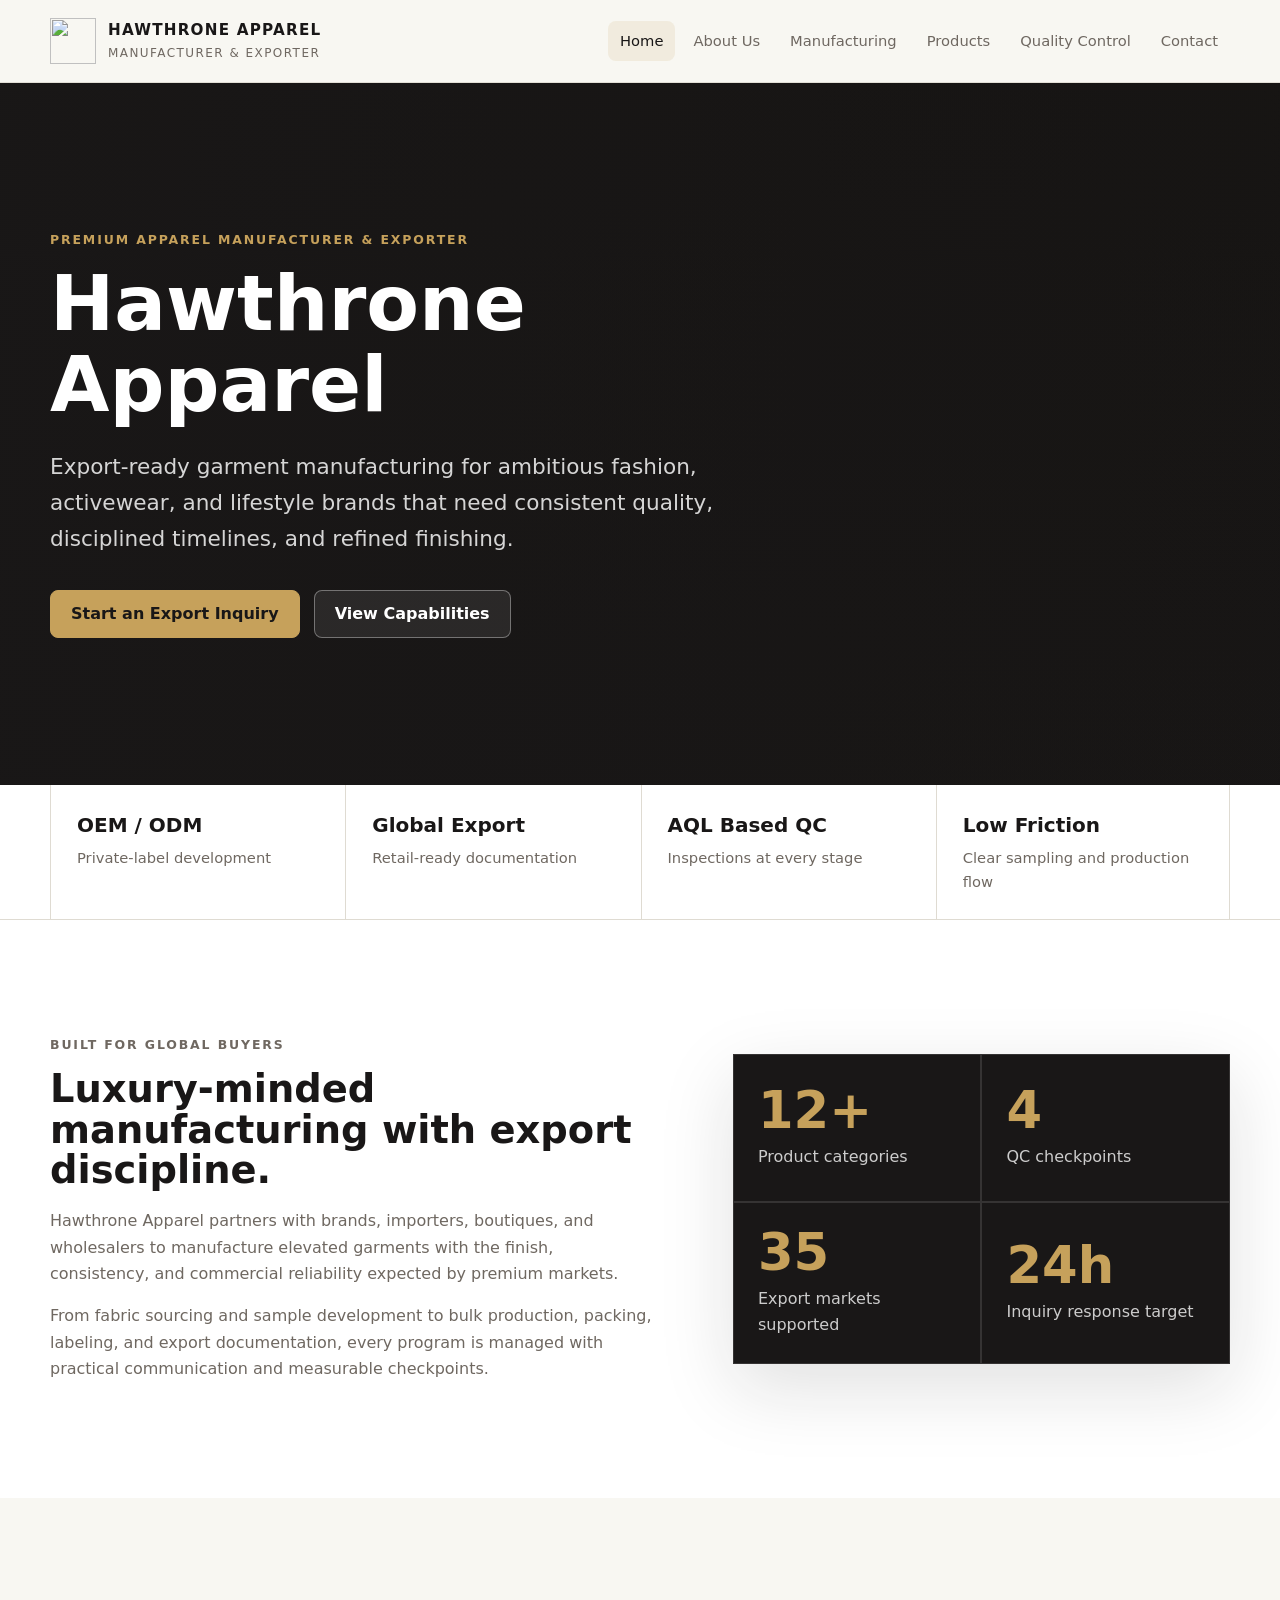
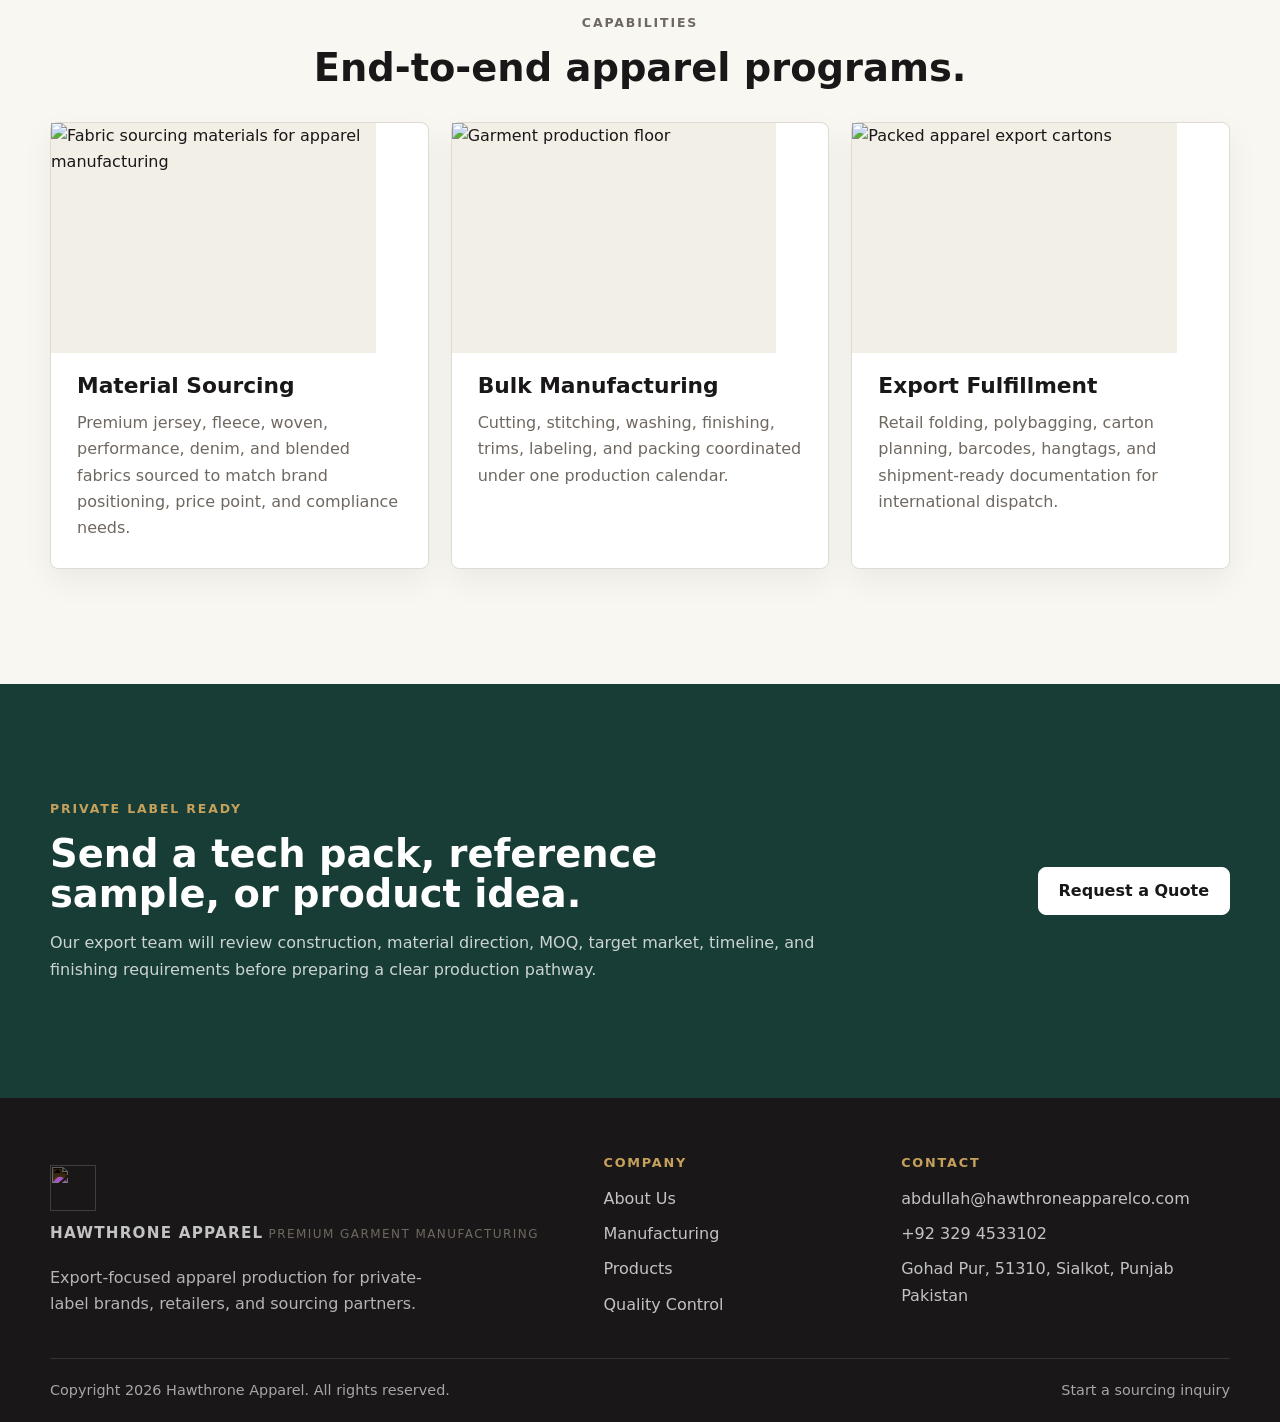
==== index.html @ ac0b8e18 "Initial website upload" ====
<!doctype html>
<html lang="en">
<head>
  <meta charset="utf-8">
  <meta name="viewport" content="width=device-width, initial-scale=1">
  <title>Hawthrone Apparel | Premium Apparel Manufacturer & Exporter</title>
  <meta name="description" content="Hawthrone Apparel is a premium apparel manufacturer and exporter producing private-label garments for fashion, activewear, and lifestyle brands worldwide.">
  <meta name="keywords" content="apparel manufacturer, garment exporter, private label clothing, premium apparel production, OEM apparel, ODM apparel">
  <meta name="robots" content="index, follow">
  <link rel="canonical" href="https://hawthrone-apparel.vercel.app/">
  <meta property="og:title" content="Hawthrone Apparel | Premium Apparel Manufacturer & Exporter">
  <meta property="og:description" content="Premium apparel manufacturing, sourcing, quality control, and export programs for global brands.">
  <meta property="og:type" content="website">
  <meta property="og:url" content="https://hawthrone-apparel.vercel.app/">
  <meta property="og:image" content="https://hawthrone-apparel.vercel.app/assets/hawthrone-logo.png">
  <meta name="twitter:card" content="summary_large_image">
  <meta name="theme-color" content="#191717">
  <link rel="icon" type="image/png" href="assets/hawthrone-logo.png">
  <link rel="apple-touch-icon" href="assets/hawthrone-logo.png">
  <link rel="stylesheet" href="styles.css?v=image-fit-2">
  <script type="application/ld+json">
    {
      "@context": "https://schema.org",
      "@type": "Organization",
      "name": "Hawthrone Apparel",
      "url": "https://hawthrone-apparel.vercel.app/",
      "description": "Premium apparel manufacturer and exporter for private-label fashion, activewear, and lifestyle brands.",
      "email": "abdullah@hawthroneapparelco.com",
      "telephone": "+923294533102",
      "address": {
        "@type": "PostalAddress",
        "streetAddress": "Gohad Pur",
        "postalCode": "51310",
        "addressLocality": "Sialkot",
        "addressRegion": "Punjab",
        "addressCountry": "Pakistan"
      },
      "contactPoint": {
        "@type": "ContactPoint",
        "contactType": "sales",
        "email": "abdullah@hawthroneapparelco.com",
        "telephone": "+923294533102",
        "availableLanguage": ["English"]
      }
    }
  </script>
</head>
<body>
  <a class="skip-link" href="#main">Skip to content</a>
  <header class="site-header" data-header>
    <div class="container header-inner">
      <a class="brand" href="index.html" aria-label="Hawthrone Apparel home">
        <span class="brand-mark"><img src="assets/hawthrone-logo.png" alt="" width="46" height="46"></span>
        <span class="brand-text">
          <strong>Hawthrone Apparel</strong>
          <small>Manufacturer &amp; Exporter</small>
        </span>
      </a>
      <button class="nav-toggle" type="button" aria-controls="site-nav" aria-expanded="false" data-nav-toggle>
        <span></span>
        <span></span>
        <span></span>
        <span class="sr-only">Menu</span>
      </button>
      <nav class="primary-nav" id="site-nav" aria-label="Primary navigation" data-nav>
        <a href="index.html">Home</a>
        <a href="about.html">About Us</a>
        <a href="manufacturing.html">Manufacturing</a>
        <a href="products.html">Products</a>
        <a href="quality-control.html">Quality Control</a>
        <a href="contact.html">Contact</a>
      </nav>
    </div>
  </header>

  <main id="main">
    <section class="hero hero-home">
      <div class="hero-media hero-photo" role="img" aria-label="Premium apparel production floor"></div>
      <div class="container hero-content">
        <p class="eyebrow">Premium Apparel Manufacturer &amp; Exporter</p>
        <h1>Hawthrone Apparel</h1>
        <p class="hero-copy">Export-ready garment manufacturing for ambitious fashion, activewear, and lifestyle brands that need consistent quality, disciplined timelines, and refined finishing.</p>
        <div class="hero-actions">
          <a class="btn btn-primary" href="contact.html">Start an Export Inquiry</a>
          <a class="btn btn-secondary" href="manufacturing.html">View Capabilities</a>
        </div>
      </div>
    </section>

    <section class="trust-strip" aria-label="Company highlights">
      <div class="container trust-grid">
        <div>
          <strong>OEM / ODM</strong>
          <span>Private-label development</span>
        </div>
        <div>
          <strong>Global Export</strong>
          <span>Retail-ready documentation</span>
        </div>
        <div>
          <strong>AQL Based QC</strong>
          <span>Inspections at every stage</span>
        </div>
        <div>
          <strong>Low Friction</strong>
          <span>Clear sampling and production flow</span>
        </div>
      </div>
    </section>

    <section class="section section-light">
      <div class="container split-layout">
        <div class="section-copy">
          <p class="eyebrow">Built For Global Buyers</p>
          <h2>Luxury-minded manufacturing with export discipline.</h2>
          <p>Hawthrone Apparel partners with brands, importers, boutiques, and wholesalers to manufacture elevated garments with the finish, consistency, and commercial reliability expected by premium markets.</p>
          <p>From fabric sourcing and sample development to bulk production, packing, labeling, and export documentation, every program is managed with practical communication and measurable checkpoints.</p>
        </div>
        <div class="stat-panel" aria-label="Manufacturing performance metrics">
          <div>
            <strong>12+</strong>
            <span>Product categories</span>
          </div>
          <div>
            <strong>4</strong>
            <span>QC checkpoints</span>
          </div>
          <div>
            <strong>35</strong>
            <span>Export markets supported</span>
          </div>
          <div>
            <strong>24h</strong>
            <span>Inquiry response target</span>
          </div>
        </div>
      </div>
    </section>

    <section class="section">
      <div class="container">
        <div class="section-heading">
          <p class="eyebrow">Capabilities</p>
          <h2>End-to-end apparel programs.</h2>
        </div>
        <div class="feature-grid">
          <article class="feature-card">
            <img class="mini-placeholder site-image" src="assets/website/fabric-sourcing.webp" alt="Fabric sourcing materials for apparel manufacturing" width="1600" height="1195" loading="eager" decoding="async">
            <h3>Material Sourcing</h3>
            <p>Premium jersey, fleece, woven, performance, denim, and blended fabrics sourced to match brand positioning, price point, and compliance needs.</p>
          </article>
          <article class="feature-card">
            <img class="mini-placeholder site-image" src="assets/website/production-floor.webp" alt="Garment production floor" width="1200" height="969" loading="eager" decoding="async">
            <h3>Bulk Manufacturing</h3>
            <p>Cutting, stitching, washing, finishing, trims, labeling, and packing coordinated under one production calendar.</p>
          </article>
          <article class="feature-card">
            <img class="mini-placeholder site-image" src="assets/website/export-packing.webp" alt="Packed apparel export cartons" width="1200" height="998" loading="eager" decoding="async">
            <h3>Export Fulfillment</h3>
            <p>Retail folding, polybagging, carton planning, barcodes, hangtags, and shipment-ready documentation for international dispatch.</p>
          </article>
        </div>
      </div>
    </section>

    <section class="section section-accent">
      <div class="container cta-band">
        <div>
          <p class="eyebrow">Private Label Ready</p>
          <h2>Send a tech pack, reference sample, or product idea.</h2>
          <p>Our export team will review construction, material direction, MOQ, target market, timeline, and finishing requirements before preparing a clear production pathway.</p>
        </div>
        <a class="btn btn-light" href="contact.html">Request a Quote</a>
      </div>
    </section>
  </main>

  <footer class="site-footer">
    <div class="container footer-grid">
      <div>
        <a class="brand footer-brand" href="index.html">
          <span class="brand-mark"><img src="assets/hawthrone-logo.png" alt="" width="46" height="46"></span>
          <span class="brand-text">
            <strong>Hawthrone Apparel</strong>
            <small>Premium garment manufacturing</small>
          </span>
        </a>
        <p>Export-focused apparel production for private-label brands, retailers, and sourcing partners.</p>
      </div>
      <div>
        <h2>Company</h2>
        <a href="about.html">About Us</a>
        <a href="manufacturing.html">Manufacturing</a>
        <a href="products.html">Products</a>
        <a href="quality-control.html">Quality Control</a>
      </div>
      <div>
        <h2>Contact</h2>
        <a href="mailto:abdullah@hawthroneapparelco.com">abdullah@hawthroneapparelco.com</a>
        <a href="tel:+923294533102">+92 329 4533102</a>
        <span>Gohad Pur, 51310, Sialkot, Punjab Pakistan</span>
      </div>
    </div>
    <div class="container footer-bottom">
      <span>Copyright <span data-year></span> Hawthrone Apparel. All rights reserved.</span>
      <a href="contact.html">Start a sourcing inquiry</a>
    </div>
  </footer>

  <script src="script.js" defer></script>
</body>
</html>
---- styles.css ----
:root {
  --ink: #191717;
  --charcoal: #242120;
  --paper: #f8f7f2;
  --surface: #ffffff;
  --line: #dfdbd2;
  --muted: #6f6861;
  --champagne: #c6a15b;
  --champagne-dark: #96723d;
  --oxblood: #6f1d2f;
  --forest: #173d36;
  --steel: #50636f;
  --shadow: 0 24px 70px rgba(25, 23, 23, 0.13);
  --radius: 8px;
  --max-width: 1180px;
  --font-sans: Manrope, Inter, ui-sans-serif, system-ui, -apple-system, BlinkMacSystemFont, "Segoe UI", sans-serif;
}

* {
  box-sizing: border-box;
}

html {
  scroll-behavior: smooth;
  overflow-x: clip;
}

body {
  margin: 0;
  color: var(--ink);
  background: var(--paper);
  font-family: var(--font-sans);
  font-weight: 400;
  font-size: 16px;
  line-height: 1.65;
  text-rendering: optimizeLegibility;
  overflow-x: clip;
}

body.nav-open {
  overflow: hidden;
}

img,
svg {
  max-width: 100%;
  display: block;
}

a {
  color: inherit;
  text-decoration: none;
}

p {
  margin: 0;
}

h1,
h2,
h3,
.hero-title,
.page-title,
.section-heading h2,
.stat-number,
.about-quote {
  margin: 0;
  color: inherit;
  font-family: var(--font-sans);
  font-weight: 600;
  letter-spacing: 0;
  line-height: 1.05;
}

h1 {
  font-size: clamp(3rem, 6vw, 6.6rem);
  font-weight: 700;
}

h2 {
  font-size: clamp(2rem, 3vw, 3.5rem);
  font-weight: 600;
}

h3 {
  font-size: 1.3rem;
  font-weight: 600;
}

button,
input,
select,
textarea {
  font: inherit;
}

.container {
  width: min(100% - 40px, var(--max-width));
  margin-inline: auto;
}

.skip-link {
  position: absolute;
  top: 12px;
  left: 12px;
  z-index: 100;
  transform: translateY(-140%);
  padding: 10px 14px;
  background: var(--surface);
  color: var(--ink);
  border: 1px solid var(--line);
  border-radius: var(--radius);
  transition: transform 160ms ease;
}

.skip-link:focus {
  transform: translateY(0);
}

.sr-only {
  position: absolute;
  width: 1px;
  height: 1px;
  padding: 0;
  margin: -1px;
  overflow: hidden;
  clip: rect(0, 0, 0, 0);
  white-space: nowrap;
  border: 0;
}

.site-header {
  position: sticky;
  top: 0;
  z-index: 50;
  background: rgba(248, 247, 242, 0.92);
  border-bottom: 1px solid rgba(223, 219, 210, 0.86);
  backdrop-filter: blur(16px);
  transition: box-shadow 180ms ease, background 180ms ease;
}

.site-header.is-scrolled {
  box-shadow: 0 10px 35px rgba(25, 23, 23, 0.09);
  background: rgba(255, 255, 255, 0.96);
}

.header-inner {
  min-height: 82px;
  display: flex;
  align-items: center;
  justify-content: space-between;
  gap: 28px;
}

.brand {
  display: inline-flex;
  align-items: center;
  gap: 12px;
  min-width: max-content;
}

.brand-mark {
  width: 46px;
  height: 46px;
  display: grid;
  place-items: center;
  padding: 0;
  border: 0;
  background: transparent;
}

.brand-mark img {
  width: 100%;
  height: 100%;
  object-fit: contain;
}

.brand-text {
  display: grid;
  gap: 1px;
}

.brand-text strong {
  font-size: 0.95rem;
  text-transform: uppercase;
  letter-spacing: 0.08em;
}

.brand-text small {
  color: var(--muted);
  font-size: 0.75rem;
  text-transform: uppercase;
  letter-spacing: 0.12em;
}

.primary-nav {
  display: flex;
  align-items: center;
  justify-content: flex-end;
  gap: 6px;
  font-size: 0.92rem;
}

.primary-nav a {
  min-height: 40px;
  display: inline-flex;
  align-items: center;
  justify-content: center;
  padding: 8px 12px;
  color: var(--muted);
  border-radius: var(--radius);
  transition: color 160ms ease, background 160ms ease;
}

.primary-nav a:hover,
.primary-nav a:focus-visible,
.primary-nav a[aria-current="page"] {
  color: var(--ink);
  background: rgba(198, 161, 91, 0.14);
  outline: none;
}

.nav-toggle {
  width: 46px;
  height: 46px;
  display: none;
  align-items: center;
  justify-content: center;
  flex-direction: column;
  gap: 5px;
  border: 1px solid var(--line);
  background: var(--surface);
  border-radius: var(--radius);
  cursor: pointer;
}

.nav-toggle span:not(.sr-only) {
  width: 18px;
  height: 2px;
  background: var(--ink);
  transition: transform 180ms ease, opacity 180ms ease;
}

.nav-toggle[aria-expanded="true"] span:nth-child(1) {
  transform: translateY(7px) rotate(45deg);
}

.nav-toggle[aria-expanded="true"] span:nth-child(2) {
  opacity: 0;
}

.nav-toggle[aria-expanded="true"] span:nth-child(3) {
  transform: translateY(-7px) rotate(-45deg);
}

.hero {
  position: relative;
  min-height: clamp(560px, 78svh, 760px);
  display: grid;
  align-items: center;
  overflow: hidden;
  color: var(--surface);
  background: var(--ink);
}

.hero-media {
  position: absolute;
  inset: 0;
  min-height: 100%;
  opacity: 0.92;
}

.hero-photo {
  background: #151311 url("assets/website/production-floor.webp") right center / contain no-repeat;
}

.hero-media::after {
  content: "";
  position: absolute;
  inset: 0;
  background:
    linear-gradient(90deg, rgba(25, 23, 23, 0.92), rgba(25, 23, 23, 0.62) 46%, rgba(25, 23, 23, 0.24)),
    linear-gradient(180deg, rgba(25, 23, 23, 0.18), rgba(25, 23, 23, 0.58));
}

.hero-media span {
  position: absolute;
  right: max(24px, 7vw);
  bottom: 28px;
  z-index: 1;
  color: rgba(255, 255, 255, 0.7);
}

.hero-content {
  position: relative;
  z-index: 1;
  padding-block: 96px;
}

.hero-content > * {
  max-width: 760px;
}

.hero-copy {
  margin-top: 24px;
  max-width: 670px;
  color: rgba(255, 255, 255, 0.82);
  font-size: clamp(1.05rem, 1.8vw, 1.35rem);
}

.hero-actions {
  margin-top: 34px;
  display: flex;
  flex-wrap: wrap;
  gap: 14px;
}

.eyebrow {
  margin-bottom: 14px;
  color: var(--champagne-dark);
  font-size: 0.78rem;
  font-weight: 700;
  letter-spacing: 0.15em;
  text-transform: uppercase;
}

.hero .eyebrow,
.section-dark .eyebrow,
.section-accent .eyebrow {
  color: var(--champagne);
}

.btn {
  min-height: 48px;
  display: inline-flex;
  align-items: center;
  justify-content: center;
  padding: 12px 20px;
  border: 1px solid transparent;
  border-radius: var(--radius);
  font-weight: 700;
  line-height: 1;
  transition: transform 160ms ease, border-color 160ms ease, background 160ms ease, color 160ms ease;
}

.btn:hover,
.btn:focus-visible {
  transform: translateY(-1px);
  outline: none;
}

.btn-primary {
  background: var(--champagne);
  color: var(--ink);
  border-color: var(--champagne);
}

.btn-primary:hover,
.btn-primary:focus-visible {
  background: #d2b170;
}

.btn-secondary {
  background: rgba(255, 255, 255, 0.08);
  color: var(--surface);
  border-color: rgba(255, 255, 255, 0.35);
}

.btn-secondary:hover,
.btn-secondary:focus-visible {
  background: rgba(255, 255, 255, 0.16);
}

.btn-light {
  background: var(--surface);
  color: var(--ink);
  border-color: var(--surface);
}

.text-link {
  display: inline-flex;
  margin-top: 22px;
  color: var(--oxblood);
  font-weight: 800;
  border-bottom: 1px solid currentColor;
}

.trust-strip {
  background: var(--surface);
  border-bottom: 1px solid var(--line);
}

.trust-grid {
  display: grid;
  grid-template-columns: repeat(4, 1fr);
  gap: 1px;
}

.trust-grid div {
  padding: 24px 26px;
  border-left: 1px solid var(--line);
}

.trust-grid div:last-child {
  border-right: 1px solid var(--line);
}

.trust-grid strong,
.trust-grid span {
  display: block;
}

.trust-grid strong {
  font-family: var(--font-sans);
  font-size: 1.25rem;
  font-weight: 600;
  letter-spacing: 0;
}

.trust-grid span {
  margin-top: 4px;
  color: var(--muted);
  font-size: 0.92rem;
}

.section {
  padding-block: clamp(72px, 9vw, 120px);
}

.section-light {
  background: var(--surface);
}

.section-dark {
  background: var(--charcoal);
  color: var(--surface);
}

.section-accent {
  background: var(--forest);
  color: var(--surface);
}

.split-layout,
.page-hero-grid,
.process-layout,
.media-band,
.inspection-layout,
.services-grid,
.contact-layout,
.certification-band {
  display: grid;
  grid-template-columns: minmax(0, 1fr) minmax(320px, 0.82fr);
  gap: clamp(34px, 6vw, 78px);
  align-items: center;
}

.section-copy p + p {
  margin-top: 16px;
}

.section-copy h2 + p,
.section-heading h2 + p {
  margin-top: 18px;
}

.section-copy p,
.section-heading p,
.feature-card p,
.product-card p,
.capability-grid p,
.process-list span,
.contact-block span,
.footer-grid p,
.footer-grid span,
.page-hero p {
  color: var(--muted);
}

.section-dark .section-copy p,
.section-dark .section-heading p,
.section-dark .feature-card p,
.section-dark .page-hero p,
.section-dark .process-list span,
.section-dark .certification-band p,
.section-accent p {
  color: rgba(255, 255, 255, 0.78);
}

.section-heading {
  max-width: 720px;
  margin-bottom: 34px;
  text-align: center;
  margin-inline: auto;
}

.section-heading.left {
  margin-inline: 0;
  text-align: left;
}

.stat-panel {
  display: grid;
  grid-template-columns: repeat(2, 1fr);
  background: var(--ink);
  color: var(--surface);
  box-shadow: var(--shadow);
}

.stat-panel div {
  min-height: 148px;
  display: grid;
  align-content: center;
  padding: 24px;
  border: 1px solid rgba(255, 255, 255, 0.12);
}

.stat-panel strong {
  font-family: var(--font-sans);
  font-size: clamp(2.3rem, 4vw, 4rem);
  font-weight: 700;
  letter-spacing: 0;
  line-height: 1;
  color: var(--champagne);
}

.stat-panel span {
  margin-top: 8px;
  color: rgba(255, 255, 255, 0.78);
}

.feature-grid,
.value-grid,
.qc-grid,
.product-grid,
.capability-grid {
  display: grid;
  gap: 22px;
}

.feature-grid,
.value-grid,
.qc-grid {
  grid-template-columns: repeat(3, 1fr);
}

.product-grid {
  grid-template-columns: repeat(3, 1fr);
}

.capability-grid {
  grid-template-columns: repeat(4, 1fr);
}

.feature-card,
.product-card,
.capability-grid article,
.contact-form,
.contact-block {
  background: var(--surface);
  border: 1px solid var(--line);
  border-radius: var(--radius);
  box-shadow: 0 12px 32px rgba(25, 23, 23, 0.06);
}

.feature-card,
.capability-grid article {
  padding: 26px;
}

.feature-card h3,
.feature-card h2,
.product-card h2,
.capability-grid h2,
.contact-block h2 {
  margin-top: 16px;
  font-size: clamp(1.25rem, 1.7vw, 1.65rem);
}

.feature-card p,
.product-card p,
.capability-grid p {
  margin-top: 12px;
}

.section-dark .feature-card {
  background: rgba(255, 255, 255, 0.06);
  border-color: rgba(255, 255, 255, 0.14);
}

.capability-grid article span,
.card-number {
  display: inline-flex;
  align-items: center;
  justify-content: center;
  width: 42px;
  height: 42px;
  background: rgba(111, 29, 47, 0.1);
  color: var(--oxblood);
  border-radius: 50%;
  font-weight: 800;
}

.product-card {
  overflow: hidden;
}

.product-image {
  width: 100%;
  aspect-ratio: 3 / 2;
  height: auto;
  object-fit: cover;
  background: #ebe8df;
}

.site-image {
  display: block;
  width: 100%;
  object-fit: contain;
  background: #f2efe7;
}

.mini-placeholder.site-image {
  display: block;
  width: calc(100% + 52px);
  aspect-ratio: auto;
  height: clamp(178px, 18vw, 230px);
  min-height: 0;
}

.page-hero-visual.site-image {
  display: block;
  aspect-ratio: 3 / 2;
  height: auto;
  min-height: 0;
}

.wide-placeholder.site-image {
  display: block;
  aspect-ratio: 3 / 2;
  height: auto;
  min-height: 0;
}

.product-card h2,
.product-card p {
  padding-inline: 22px;
}

.product-card h2 {
  margin-top: 22px;
}

.product-card p {
  padding-bottom: 24px;
}

.image-placeholder {
  position: relative;
  overflow: hidden;
  background:
    repeating-linear-gradient(90deg, rgba(255, 255, 255, 0.12) 0 1px, transparent 1px 18px),
    repeating-linear-gradient(0deg, rgba(255, 255, 255, 0.08) 0 1px, transparent 1px 18px),
    linear-gradient(135deg, #2f3833, #173d36 44%, #6f1d2f);
  color: rgba(255, 255, 255, 0.78);
}

.image-placeholder::before {
  content: "";
  position: absolute;
  inset: 18px;
  border: 1px solid rgba(255, 255, 255, 0.26);
  pointer-events: none;
}

.image-placeholder span {
  position: relative;
  z-index: 1;
  display: inline-flex;
  align-items: center;
  justify-content: center;
  padding: 7px 10px;
  border: 1px solid rgba(255, 255, 255, 0.26);
  background: rgba(25, 23, 23, 0.22);
  font-size: 0.8rem;
  font-weight: 800;
  letter-spacing: 0.1em;
  text-transform: uppercase;
  text-align: center;
}

.mini-placeholder,
.product-placeholder,
.page-hero-visual,
.wide-placeholder,
.map-placeholder {
  display: grid;
  place-items: center;
  min-height: 220px;
}

.mini-placeholder {
  min-height: 178px;
  margin: -26px -26px 22px;
}

.product-placeholder {
  aspect-ratio: 3 / 2;
  min-height: 0;
}

.page-hero {
  padding-block: clamp(70px, 10vw, 130px);
  background: var(--surface);
  border-bottom: 1px solid var(--line);
}

.page-hero h1 {
  font-size: clamp(2.5rem, 5vw, 5.4rem);
}

.page-hero p {
  margin-top: 22px;
  max-width: 690px;
  font-size: 1.08rem;
}

.page-hero-visual {
  min-height: clamp(300px, 42vw, 520px);
  box-shadow: var(--shadow);
}

.quote-panel {
  padding: 34px;
  background: var(--ink);
  color: var(--surface);
  border-radius: var(--radius);
  box-shadow: var(--shadow);
}

.quote-panel p {
  font-family: var(--font-sans);
  font-size: clamp(1.7rem, 3vw, 3rem);
  font-weight: 600;
  letter-spacing: 0;
  line-height: 1.12;
}

.quote-panel span {
  display: block;
  margin-top: 18px;
  color: var(--champagne);
  text-transform: uppercase;
  letter-spacing: 0.12em;
  font-size: 0.78rem;
  font-weight: 800;
}

.timeline {
  display: grid;
  gap: 38px;
}

.timeline-list {
  display: grid;
  grid-template-columns: repeat(4, 1fr);
  gap: 0;
  padding: 0;
  margin: 0;
  list-style: none;
  border: 1px solid rgba(255, 255, 255, 0.14);
}

.timeline-list li {
  padding: 28px;
  border-right: 1px solid rgba(255, 255, 255, 0.14);
}

.timeline-list li:last-child {
  border-right: 0;
}

.timeline-list span {
  color: var(--champagne);
  font-weight: 900;
}

.timeline-list h3 {
  margin-top: 20px;
  font-size: 1.25rem;
}

.timeline-list p {
  margin-top: 10px;
  color: rgba(255, 255, 255, 0.74);
}

.process-layout,
.inspection-layout {
  grid-template-columns: 0.86fr 1fr;
}

.process-list {
  display: grid;
  gap: 14px;
}

.process-list div {
  padding: 20px 22px;
  background: var(--surface);
  border-left: 4px solid var(--champagne);
  box-shadow: 0 10px 26px rgba(25, 23, 23, 0.06);
}

.process-list strong,
.process-list span {
  display: block;
}

.process-list span {
  margin-top: 6px;
}

.media-band {
  grid-template-columns: 1fr 0.78fr;
}

.wide-placeholder {
  min-height: clamp(280px, 38vw, 460px);
}

.check-list {
  padding: 0;
  margin: 22px 0 0;
  list-style: none;
  display: grid;
  gap: 12px;
}

.check-list li {
  position: relative;
  padding-left: 28px;
}

.check-list li::before {
  content: "";
  position: absolute;
  top: 0.68em;
  left: 0;
  width: 14px;
  height: 2px;
  background: var(--champagne);
}

.certification-band {
  grid-template-columns: 1fr 0.92fr;
}

.badge-row {
  display: grid;
  gap: 12px;
}

.badge-row span {
  min-height: 74px;
  display: grid;
  place-items: center;
  padding: 14px;
  border: 1px solid rgba(255, 255, 255, 0.16);
  color: rgba(255, 255, 255, 0.8);
  text-align: center;
  text-transform: uppercase;
  letter-spacing: 0.1em;
  font-size: 0.75rem;
  font-weight: 800;
}

.services-grid {
  grid-template-columns: 0.8fr 1fr;
}

.service-list {
  display: flex;
  flex-wrap: wrap;
  gap: 12px;
}

.service-list span {
  min-height: 42px;
  display: inline-flex;
  align-items: center;
  padding: 9px 13px;
  background: var(--surface);
  border: 1px solid var(--line);
  border-radius: var(--radius);
  font-weight: 700;
}

.cta-band {
  display: flex;
  align-items: center;
  justify-content: space-between;
  gap: 28px;
}

.cta-band div {
  max-width: 790px;
}

.cta-band p:last-child {
  margin-top: 16px;
}

.contact-layout {
  align-items: start;
  grid-template-columns: minmax(0, 1.05fr) minmax(300px, 0.65fr);
}

.contact-form {
  padding: clamp(24px, 4vw, 42px);
}

.form-header {
  margin-bottom: 26px;
}

.form-grid {
  display: grid;
  grid-template-columns: repeat(2, 1fr);
  gap: 18px;
}

label {
  display: grid;
  gap: 8px;
  color: var(--charcoal);
  font-weight: 800;
}

input,
select,
textarea {
  width: 100%;
  min-height: 48px;
  padding: 12px 14px;
  color: var(--ink);
  background: #fbfbf9;
  border: 1px solid var(--line);
  border-radius: var(--radius);
  transition: border-color 160ms ease, box-shadow 160ms ease;
}

textarea {
  resize: vertical;
  min-height: 160px;
}

input:focus,
select:focus,
textarea:focus {
  outline: none;
  border-color: var(--champagne);
  box-shadow: 0 0 0 4px rgba(198, 161, 91, 0.18);
}

label + label,
.form-grid + label {
  margin-top: 18px;
}

.honeypot {
  position: absolute;
  left: -9999px;
  width: 1px;
  height: 1px;
  opacity: 0;
}

.contact-form .btn {
  margin-top: 22px;
}

.form-status {
  min-height: 24px;
  margin-top: 14px;
  color: var(--forest);
  font-weight: 800;
}

.form-status.error {
  color: var(--oxblood);
}

.contact-aside {
  display: grid;
  gap: 18px;
}

.contact-block {
  padding: 24px;
}

.contact-block a,
.contact-block span {
  display: block;
  margin-top: 10px;
  overflow-wrap: anywhere;
}

.contact-block a {
  color: var(--oxblood);
  font-weight: 800;
}

.map-placeholder {
  min-height: 240px;
}

.site-footer {
  padding-top: 58px;
  background: var(--ink);
  color: var(--surface);
}

.footer-grid {
  display: grid;
  grid-template-columns: 1.4fr 0.7fr 0.9fr;
  gap: 42px;
  padding-bottom: 40px;
}

.footer-brand .brand-mark {
  background: transparent;
}

.footer-brand .brand-mark img {
  filter: invert(1);
}

.footer-grid p {
  max-width: 410px;
  margin-top: 18px;
  color: rgba(255, 255, 255, 0.68);
}

.footer-grid h2 {
  margin-bottom: 16px;
  font-family: var(--font-sans);
  font-size: 0.8rem;
  font-weight: 700;
  text-transform: uppercase;
  letter-spacing: 0.14em;
  color: var(--champagne);
}

.footer-grid a,
.footer-grid span {
  display: block;
  margin-top: 9px;
  color: rgba(255, 255, 255, 0.74);
  overflow-wrap: anywhere;
}

.footer-grid a:hover,
.footer-bottom a:hover {
  color: var(--champagne);
}

.footer-bottom {
  min-height: 64px;
  display: flex;
  align-items: center;
  justify-content: space-between;
  gap: 20px;
  padding-block: 18px;
  border-top: 1px solid rgba(255, 255, 255, 0.12);
  color: rgba(255, 255, 255, 0.62);
  font-size: 0.9rem;
}

.not-found {
  min-height: 100svh;
  display: grid;
  place-items: center;
  text-align: center;
  background: var(--surface);
}

.not-found p {
  margin-top: 16px;
  color: var(--muted);
}

.not-found-brand {
  justify-content: center;
  margin-bottom: 34px;
}

.not-found .btn {
  margin-top: 24px;
}

@media (max-width: 1040px) {
  .primary-nav {
    gap: 2px;
    font-size: 0.86rem;
  }

  .primary-nav a {
    padding-inline: 8px;
  }

  .feature-grid,
  .value-grid,
  .qc-grid,
  .product-grid {
    grid-template-columns: repeat(2, 1fr);
  }

  .capability-grid {
    grid-template-columns: repeat(2, 1fr);
  }

  .timeline-list {
    grid-template-columns: repeat(2, 1fr);
  }

  .timeline-list li:nth-child(2) {
    border-right: 0;
  }

  .timeline-list li:nth-child(-n+2) {
    border-bottom: 1px solid rgba(255, 255, 255, 0.14);
  }
}

@media (max-width: 840px) {
  body.nav-open {
    position: fixed;
    width: 100%;
  }

  .container {
    width: min(100% - 28px, var(--max-width));
  }

  .header-inner {
    min-height: 72px;
  }

  .brand-mark {
    width: 42px;
    height: 42px;
  }

  .brand-text strong {
    font-size: 0.86rem;
  }

  .brand-text small {
    font-size: 0.68rem;
  }

  .nav-toggle {
    display: inline-flex;
  }

  .primary-nav {
    position: fixed;
    top: 72px;
    left: 0;
    right: 0;
    bottom: 0;
    display: grid;
    align-content: start;
    justify-content: stretch;
    gap: 0;
    padding: 18px 14px 34px;
    background: rgba(248, 247, 242, 0.98);
    border-top: 1px solid var(--line);
    opacity: 0;
    visibility: hidden;
    pointer-events: none;
    transition: opacity 180ms ease, visibility 180ms ease;
  }

  .primary-nav.is-open {
    opacity: 1;
    visibility: visible;
    pointer-events: auto;
  }

  .primary-nav a {
    justify-content: flex-start;
    min-height: 52px;
    padding: 13px 10px;
    font-size: 1.02rem;
    border-bottom: 1px solid rgba(223, 219, 210, 0.74);
  }

  .hero {
    min-height: 76svh;
  }

  .hero-content {
    padding-block: 72px;
  }

  .hero-media span {
    right: 16px;
    bottom: 16px;
    max-width: 210px;
  }

  .trust-grid,
  .split-layout,
  .page-hero-grid,
  .process-layout,
  .media-band,
  .inspection-layout,
  .services-grid,
  .contact-layout,
  .certification-band {
    grid-template-columns: 1fr;
  }

  .trust-grid {
    grid-template-columns: repeat(2, 1fr);
  }

  .trust-grid div:nth-child(2n) {
    border-right: 1px solid var(--line);
  }

  .section {
    padding-block: 70px;
  }

  .page-hero {
    padding-block: 58px;
  }

  .cta-band {
    align-items: flex-start;
    flex-direction: column;
  }

  .footer-grid,
  .footer-bottom {
    grid-template-columns: 1fr;
  }

  .footer-bottom {
    align-items: flex-start;
    flex-direction: column;
  }
}

@media (max-width: 620px) {
  body {
    font-size: 15px;
  }

  h1 {
    font-size: clamp(2.6rem, 14vw, 4.1rem);
  }

  h2 {
    font-size: clamp(1.85rem, 9vw, 2.7rem);
  }

  .hero {
    min-height: 78svh;
  }

  .hero-actions,
  .hero-actions .btn,
  .cta-band .btn,
  .contact-form .btn {
    width: 100%;
  }

  .trust-grid,
  .feature-grid,
  .value-grid,
  .qc-grid,
  .product-grid,
  .capability-grid,
  .timeline-list,
  .form-grid {
    grid-template-columns: 1fr;
  }

  .trust-grid div,
  .trust-grid div:last-child,
  .trust-grid div:nth-child(2n) {
    border-inline: 1px solid var(--line);
  }

  .timeline-list li,
  .timeline-list li:nth-child(2),
  .timeline-list li:nth-child(-n+2) {
    border-right: 0;
    border-bottom: 1px solid rgba(255, 255, 255, 0.14);
  }

  .timeline-list li:last-child {
    border-bottom: 0;
  }

  .stat-panel {
    grid-template-columns: 1fr;
  }

  .mini-placeholder,
  .product-placeholder,
  .page-hero-visual,
  .wide-placeholder,
  .map-placeholder {
    min-height: 230px;
  }

  .product-placeholder {
    aspect-ratio: auto;
  }
}

@media (prefers-reduced-motion: reduce) {
  *,
  *::before,
  *::after {
    scroll-behavior: auto !important;
    transition-duration: 0.01ms !important;
    animation-duration: 0.01ms !important;
    animation-iteration-count: 1 !important;
  }
}
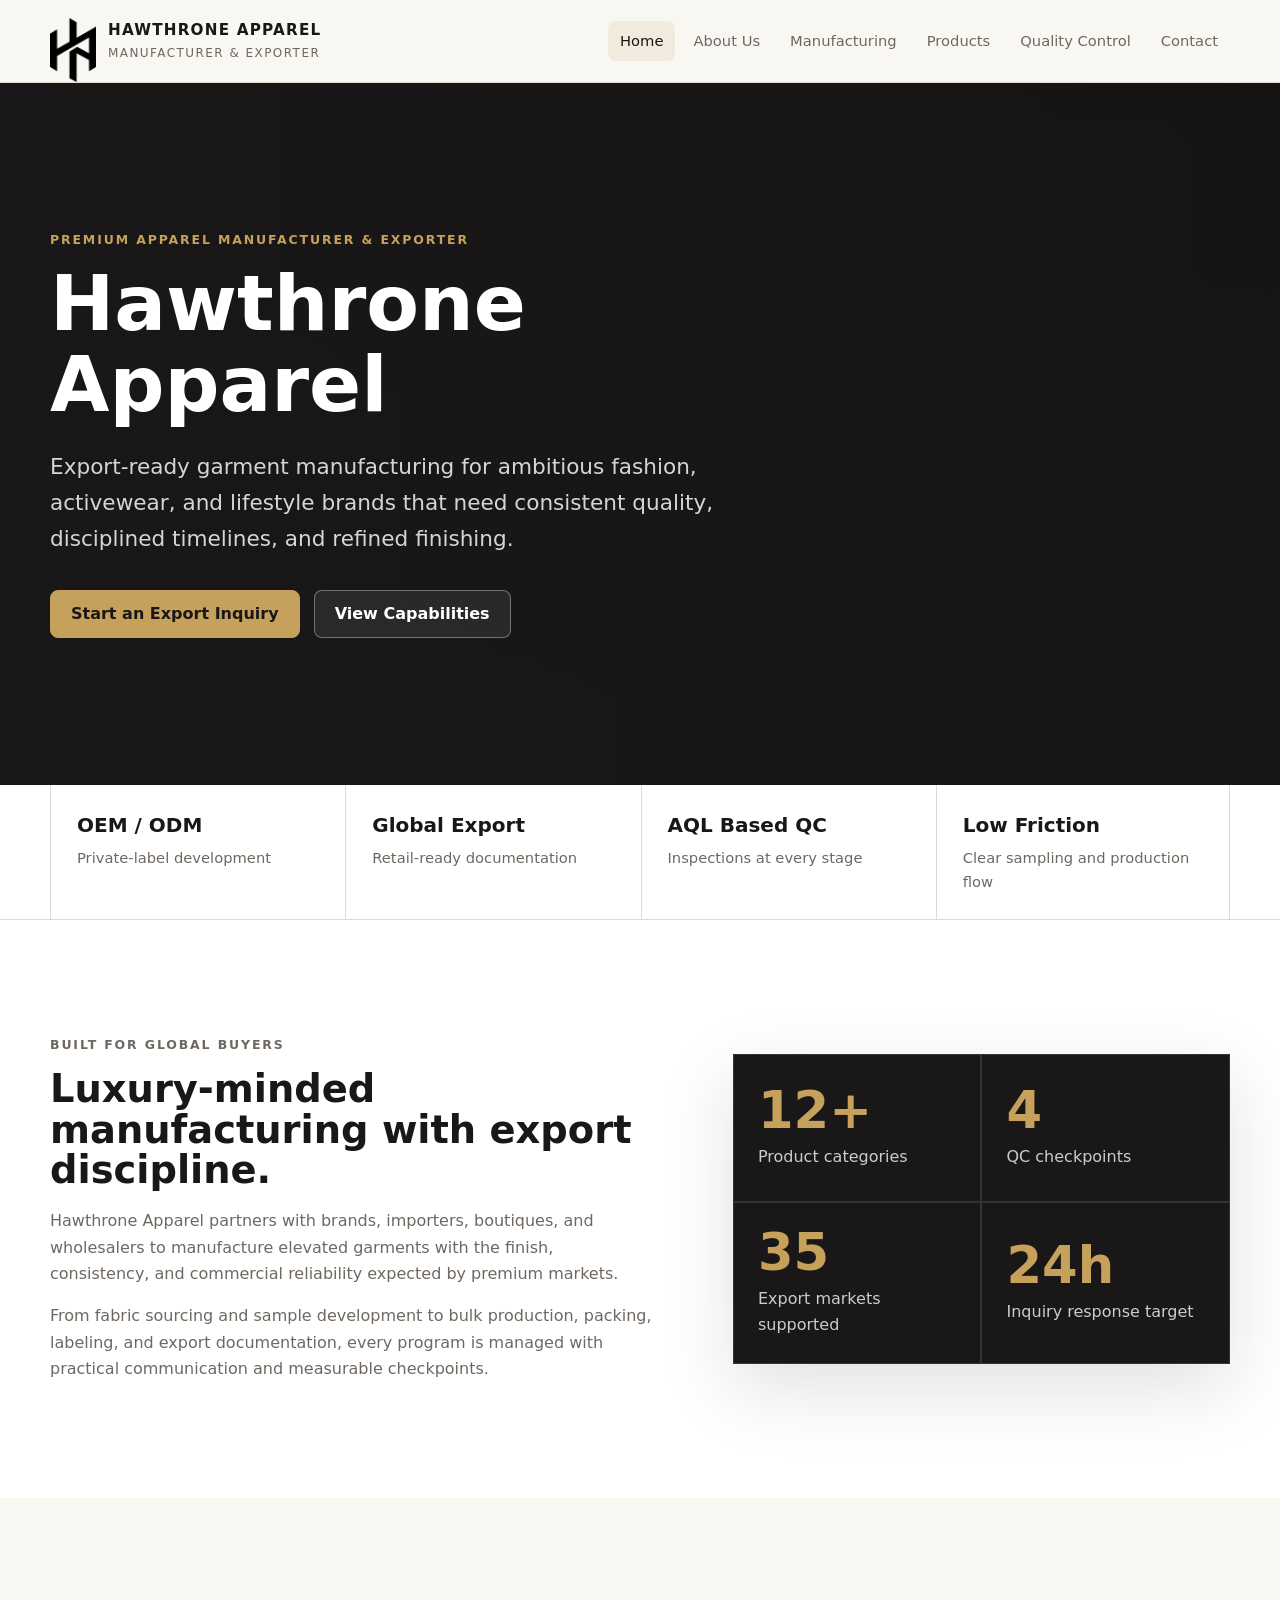
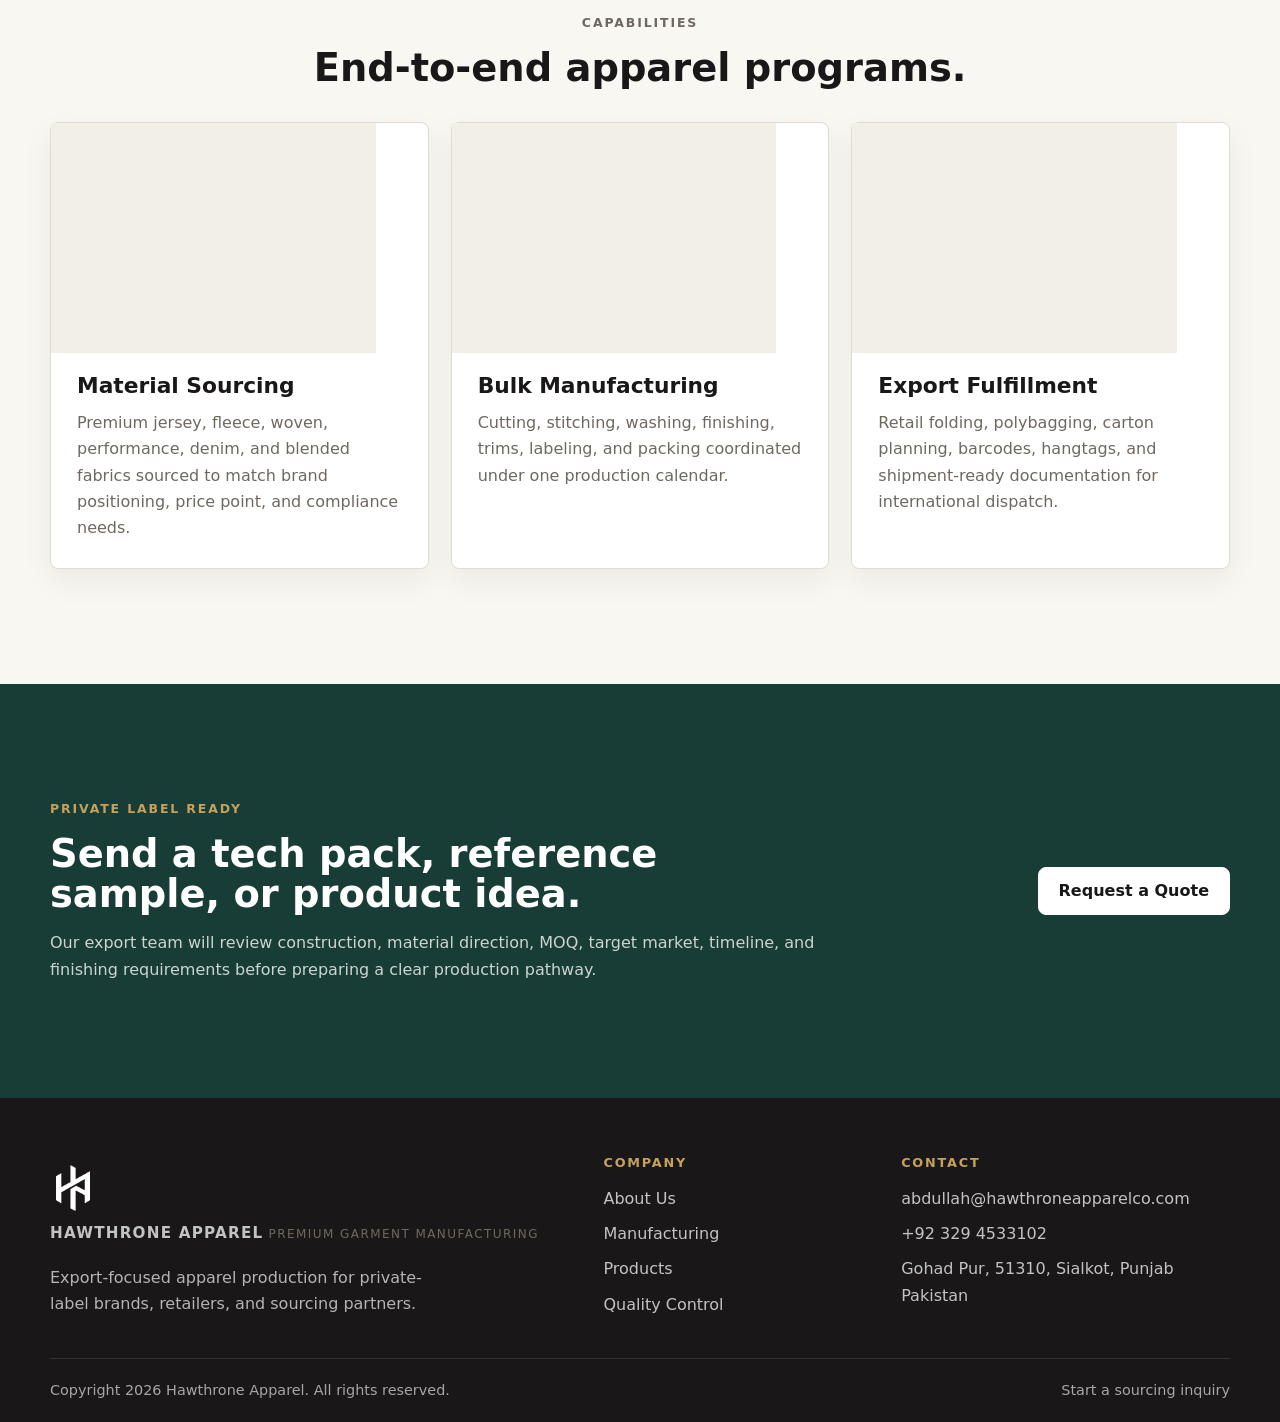
==== commit 98827861: "Update index.html" ====
--- a/index.html
+++ b/index.html
@@ -145,17 +145,17 @@
         </div>
         <div class="feature-grid">
           <article class="feature-card">
-            <img class="mini-placeholder site-image" src="assets/website/fabric-sourcing.webp" alt="Fabric sourcing materials for apparel manufacturing" width="1600" height="1195" loading="eager" decoding="async">
+            <img class="mini-placeholder site-image" src="Fabric Sourcing Image.jpg" alt="Fabric sourcing materials for apparel manufacturing" width="1600" height="1195" loading="eager" decoding="async">
             <h3>Material Sourcing</h3>
             <p>Premium jersey, fleece, woven, performance, denim, and blended fabrics sourced to match brand positioning, price point, and compliance needs.</p>
           </article>
           <article class="feature-card">
-            <img class="mini-placeholder site-image" src="assets/website/production-floor.webp" alt="Garment production floor" width="1200" height="969" loading="eager" decoding="async">
+            <img class="mini-placeholder site-image" src="Production Floor.png" alt="Garment production floor" width="1200" height="969" loading="eager" decoding="async">
             <h3>Bulk Manufacturing</h3>
             <p>Cutting, stitching, washing, finishing, trims, labeling, and packing coordinated under one production calendar.</p>
           </article>
           <article class="feature-card">
-            <img class="mini-placeholder site-image" src="assets/website/export-packing.webp" alt="Packed apparel export cartons" width="1200" height="998" loading="eager" decoding="async">
+            <img class="mini-placeholder site-image" src="Export Packing.png"" alt="Packed apparel export cartons" width="1200" height="998" loading="eager" decoding="async">
             <h3>Export Fulfillment</h3>
             <p>Retail folding, polybagging, carton planning, barcodes, hangtags, and shipment-ready documentation for international dispatch.</p>
           </article>
